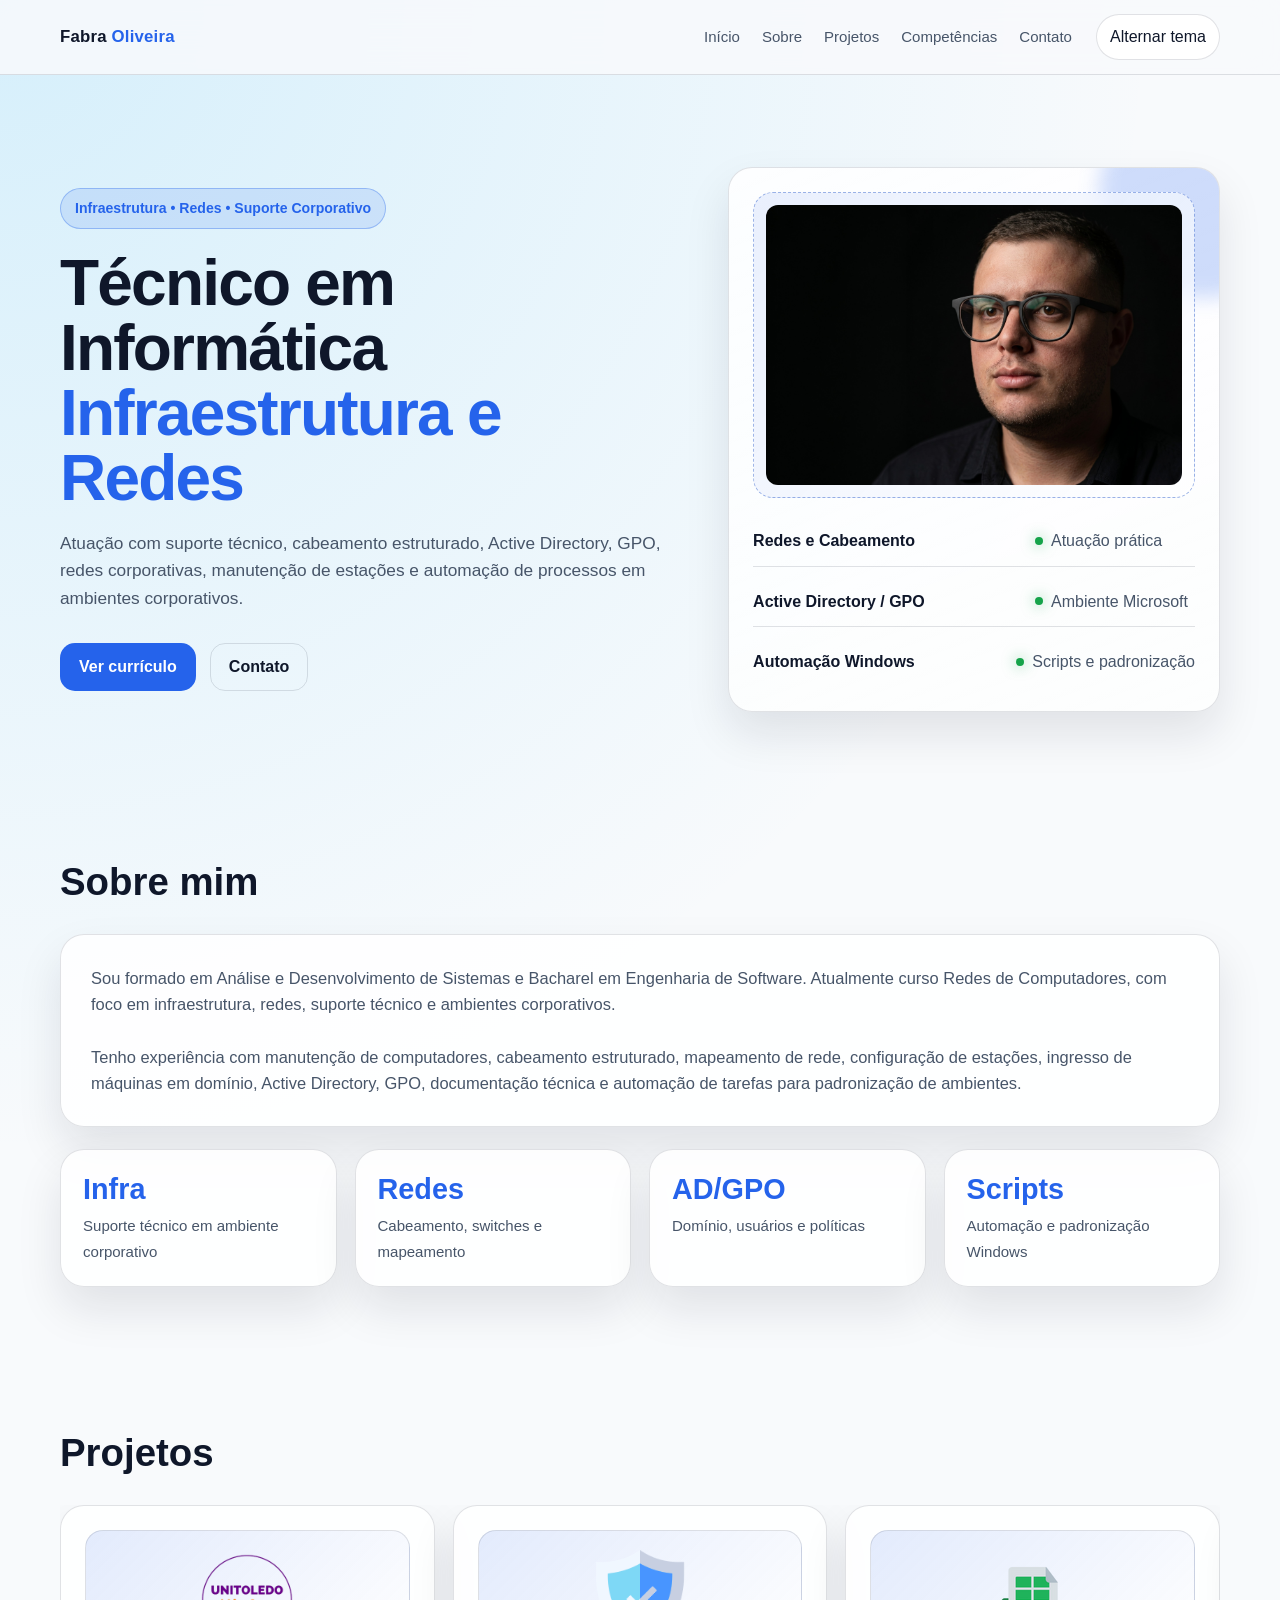
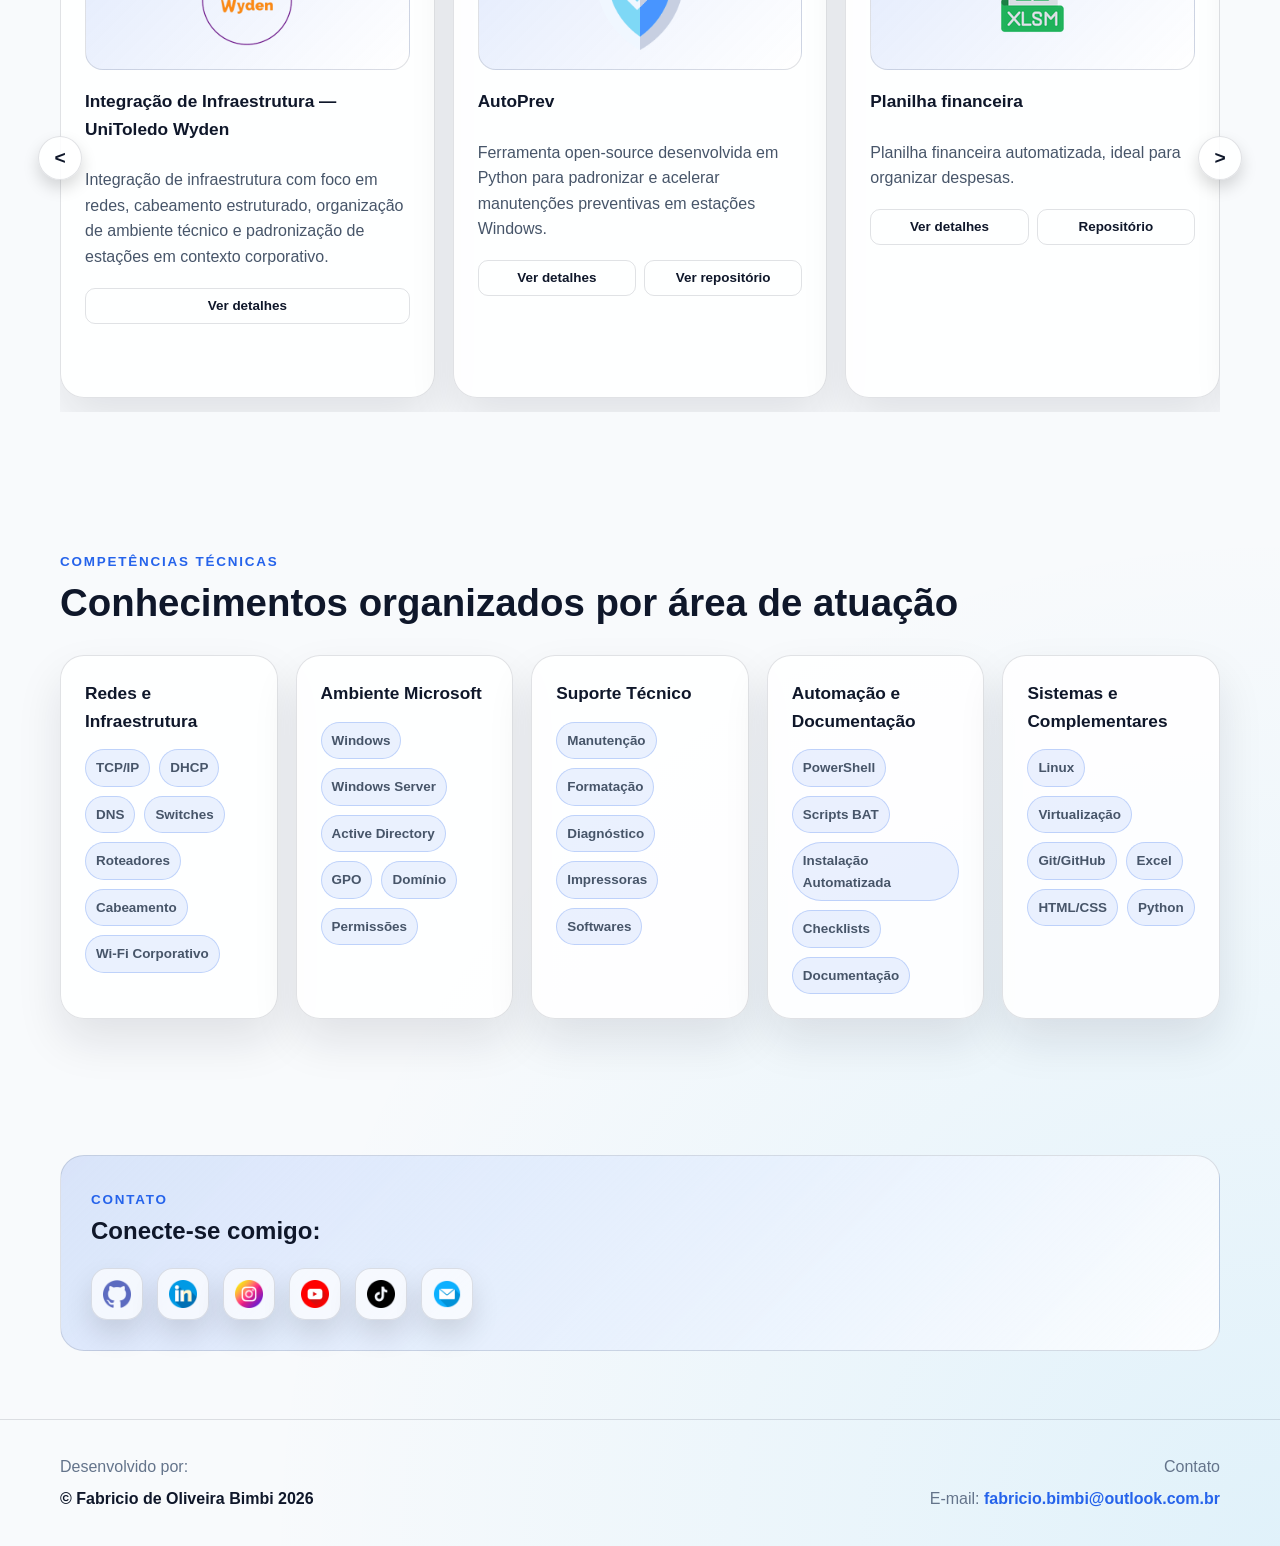
==== index.html @ 96313a00 "feat: adiciona Python em Sistemas e Complementares" ====
<!DOCTYPE html>
<html lang="pt-BR">
<head>
  <meta charset="UTF-8" />
  <meta name="viewport" content="width=device-width, initial-scale=1.0" />
  <title>Portfólio | Infraestrutura e Redes</title>
  <link rel="stylesheet" href="styles.css" />
  <link rel="icon" type="image/png" href="./img/Icone-aba.png">
</head>
<body>
  <header class="header">
    <div class="container nav">
      <a class="logo" href="#inicio">Fabra <span>Oliveira</span></a>

      <button class="menu-toggle" aria-label="Abrir menu" aria-expanded="false" id="menuToggle">
        <span></span>
        <span></span>
        <span></span>
      </button>

      <div class="nav-menu" id="navMenu">
        <nav class="nav-links" aria-label="Navegação principal">
          <a href="#inicio">Início</a>
          <a href="#sobre">Sobre</a>
          <a href="#projetos">Projetos</a>
          <a href="#competencias">Competências</a>
          <a href="#contato">Contato</a>
        </nav>

        <button class="theme-toggle" type="button" id="themeToggle">Alternar tema</button>
      </div>
    </div>
  </header>

  <main id="inicio">
    <section class="hero">
      <div class="container hero-grid">
        <div>
          <div class="badge">Infraestrutura • Redes • Suporte Corporativo</div>
          <h1>Técnico em Informática<br /><span>Infraestrutura e Redes</span></h1>
          <p>
            Atuação com suporte técnico, cabeamento estruturado, Active Directory, GPO,
            redes corporativas, manutenção de estações e automação de processos em ambientes corporativos.
          </p>
          <div class="actions">
            <a class="btn primary" href="https://drive.google.com/file/d/1AC_h_9OhKcI3USH8BHn_XfOte2lta0VQ/view" target="_blank" rel="noopener noreferrer">Ver currículo</a>
            <a class="btn" href="mailto:fabricio.bimbi@outlook.com.br">Contato</a>
          </div>
        </div>

        <aside class="hero-panel" aria-label="Resumo técnico">
          <div class="tech-preview" aria-label="Ilustração técnica decorativa">
            <!-- Imagem de perfil do usuário -->
            <img src="./img/FotoPerfil.jpeg" alt="Fabricio Oliveira" class="profile-image" />
          </div>

          <div class="status-list">
            <div class="status-item">
              <span>Redes e Cabeamento</span>
              <span class="dot">Atuação prática</span>
            </div>
            <div class="status-item">
              <span>Active Directory / GPO</span>
              <span class="dot">Ambiente Microsoft</span>
            </div>
            <div class="status-item">
              <span>Automação Windows</span>
              <span class="dot">Scripts e padronização</span>
            </div>
          </div>
        </aside>
      </div>
    </section>

    <section id="sobre">
      <div class="container">
        <div class="section-title">
          <h2>Sobre mim</h2>
        </div>

        <div class="about-card">
          <p>
            Sou formado em Análise e Desenvolvimento de Sistemas e Bacharel em Engenharia de Software.
            Atualmente curso Redes de Computadores, com foco em infraestrutura, redes, suporte técnico
            e ambientes corporativos.
            <br /><br />
            Tenho experiência com manutenção de computadores, cabeamento estruturado, mapeamento de rede,
            configuração de estações, ingresso de máquinas em domínio, Active Directory, GPO,
            documentação técnica e automação de tarefas para padronização de ambientes.
          </p>
        </div>

        <div class="metrics-grid" aria-label="Resumo de experiência prática">
          <div class="metric">
            <strong>Infra</strong>
            <span>Suporte técnico em ambiente corporativo</span>
          </div>
          <div class="metric">
            <strong>Redes</strong>
            <span>Cabeamento, switches e mapeamento</span>
          </div>
          <div class="metric">
            <strong>AD/GPO</strong>
            <span>Domínio, usuários e políticas</span>
          </div>
          <div class="metric">
            <strong>Scripts</strong>
            <span>Automação e padronização Windows</span>
          </div>
        </div>
      </div>
    </section>

    <section id="projetos">
      <div class="container">
        <div class="section-title">
          <h2>Projetos</h2>
        </div>

        <div class="carousel-wrapper">
          <button class="carousel-btn prev-btn" aria-label="Voltar" onclick="scrollCarousel(-1)">&lt;</button>
          <div class="carousel-container" id="projectsCarousel">

            <!-- 1º: Integração de Infraestrutura — UniToledo Wyden -->
            <article class="project-card">
              <div class="project-image">
                <img class="project-img project-img-light" src="./img/UniToledo-Claro.png" alt="Ilustração do projeto Integração de Infraestrutura UniToledo Wyden" />
                <img class="project-img project-img-dark" src="./img/UniToledo-Escuro.png" alt="Ilustração do projeto Integração de Infraestrutura UniToledo Wyden" />
              </div>
              <div class="project-head">
                <h3>Integração de Infraestrutura — UniToledo Wyden</h3>
              </div>
              <p>Integração de infraestrutura com foco em redes, cabeamento estruturado, organização de ambiente técnico e padronização de estações em contexto corporativo.</p>
              <div class="project-actions">
                <a class="mini-btn primary" href="projetos/integracao-unitoledo/index.html">Ver detalhes</a>
              </div>
            </article>

            <!-- 2º: AutoPrev -->
            <article class="project-card">
              <div class="project-image">
                <img class="project-img project-img-light" src="./img/AutoPrev--tema-claro.png" alt="Ilustração do projeto AutoPrev" />
                <img class="project-img project-img-dark" src="./img/Alura--tema-escuro.png" alt="Ilustração do projeto AutoPrev" />
              </div>
              <div class="project-head">
                <h3>AutoPrev</h3>
              </div>
              <p>Ferramenta open-source desenvolvida em Python para padronizar e acelerar manutenções preventivas em estações Windows.</p>
              <div class="project-actions">
                <button class="mini-btn primary" onclick="openModal('Ferramenta Python open-source para automatizar manutenções preventivas em estações Windows. Gera relatórios e padroniza o processo em ambientes corporativos.')">Ver detalhes</button>
                <a class="mini-btn" href="https://github.com/FabraOliveira/AutoPrev" target="_blank" rel="noopener noreferrer">Ver repositório</a>
              </div>
            </article>

            <!-- 3º: Planilha financeira -->
            <article class="project-card">
              <div class="project-image">
                <img class="project-img project-img-light" src="./img/Excel--tema-claro.png" alt="Ícone do projeto Planilha financeira" />
                <img class="project-img project-img-dark" src="./img/Excel.png" alt="Ícone do projeto Planilha financeira" />
              </div>
              <div class="project-head">
                <h3>Planilha financeira</h3>
              </div>
              <p>Planilha financeira automatizada, ideal para organizar despesas.</p>
              <div class="project-actions">
                <button class="mini-btn primary" onclick="openModal('Planilha automatizada para controle financeiro pessoal. Organiza despesas, categorias e saldo de forma simples e visual.')">Ver detalhes</button>
                <a class="mini-btn" href="https://github.com/FabraOliveira/planilha-financeira?tab=readme-ov-file" target="_blank" rel="noopener noreferrer">Repositório</a>
              </div>
            </article>

            <!-- 4º: Software de Pós Formatação Coorp -->
            <article class="project-card">
              <div class="project-image">
                <img class="project-img project-img-light" src="./img/EmBreve--tema-claro.png" alt="Ilustração do projeto Pós Formatação Coorp" />
                <img class="project-img project-img-dark" src="./img/EmBreve--tema-escuro.png" alt="Ilustração do projeto Pós Formatação Coorp" />
              </div>
              <div class="project-head">
                <h3>Software de Pós Formatação Coorp</h3>
              </div>
              <p>Automação desenvolvida para pós-formatação em escala corporativa. Executa via pendrive o ingresso em domínio Active Directory, deploy de softwares via Chocolatey, instalação de drivers, debloat e padronização de configurações do Windows através de scripts otimizados.</p>
              <div class="project-actions">
                <button class="mini-btn primary" onclick="openModal('Automação para pós-formatação corporativa via pendrive: ingresso no Active Directory, deploy via Chocolatey, drivers, debloat e padronização do Windows.')">Ver status</button>
              </div>
            </article>

            <!-- 5º: Modernização de Equipamentos -->
            <article class="project-card">
              <div class="project-image">
                <img class="project-img project-img-light" src="./img/EmBreve--tema-claro.png" alt="Ilustração do projeto Modernização e Padronização" />
                <img class="project-img project-img-dark" src="./img/EmBreve--tema-escuro.png" alt="Ilustração do projeto Modernização e Padronização" />
              </div>
              <div class="project-head">
                <h3>Modernização de Equipamentos</h3>
              </div>
              <p>Projeto de modernização de notebooks com upgrades, otimização do Windows e padronização de equipamentos corporativos.</p>
              <div class="project-actions">
                <button class="mini-btn primary" onclick="openModal('Modernização de mais de 100 notebooks corporativos com upgrades de hardware, otimização do Windows e padronização de equipamentos. Em andamento.')">Ver status</button>
              </div>
            </article>

          </div>
          <button class="carousel-btn next-btn" aria-label="Avançar" onclick="scrollCarousel(1)">&gt;</button>
        </div>
      </div>
    </section>

    <section id="competencias">
      <div class="container">
        <div class="section-title">
          <span class="eyebrow">Competências técnicas</span>
          <h2>Conhecimentos organizados por área de atuação</h2>
        </div>

        <div class="skills-grid">
          <article class="skill-card">
            <h3>Redes e Infraestrutura</h3>
            <div class="chips">
              <span class="chip">TCP/IP</span>
              <span class="chip">DHCP</span>
              <span class="chip">DNS</span>
              <span class="chip">Switches</span>
              <span class="chip">Roteadores</span>
              <span class="chip">Cabeamento</span>
              <span class="chip">Wi-Fi Corporativo</span>
            </div>
          </article>

          <article class="skill-card">
            <h3>Ambiente Microsoft</h3>
            <div class="chips">
              <span class="chip">Windows</span>
              <span class="chip">Windows Server</span>
              <span class="chip">Active Directory</span>
              <span class="chip">GPO</span>
              <span class="chip">Domínio</span>
              <span class="chip">Permissões</span>
            </div>
          </article>

          <article class="skill-card">
            <h3>Suporte Técnico</h3>
            <div class="chips">
              <span class="chip">Manutenção</span>
              <span class="chip">Formatação</span>
              <span class="chip">Diagnóstico</span>
              <span class="chip">Impressoras</span>
              <span class="chip">Softwares</span>
            </div>
          </article>

          <article class="skill-card">
            <h3>Automação e Documentação</h3>
            <div class="chips">
              <span class="chip">PowerShell</span>
              <span class="chip">Scripts BAT</span>
              <span class="chip">Instalação Automatizada</span>
              <span class="chip">Checklists</span>
              <span class="chip">Documentação</span>
            </div>
          </article>

          <article class="skill-card">
            <h3>Sistemas e Complementares</h3>
            <div class="chips">
              <span class="chip">Linux</span>
              <span class="chip">Virtualização</span>
              <span class="chip">Git/GitHub</span>
              <span class="chip">Excel</span>
              <span class="chip">HTML/CSS</span>
              <span class="chip">Python</span>
            </div>
          </article>
        </div>
      </div>
    </section>

    <section id="contato">
      <div class="container">
        <div class="contact-card">
          <div>
            <span class="eyebrow">Contato</span>
            <h2>Conecte-se comigo:</h2>
            <div class="social-links" aria-label="Redes sociais">
              <a class="social-link" href="https://github.com/FabraOliveira" target="_blank" rel="noopener noreferrer" aria-label="GitHub">
                <img src="./img/github.png" alt="GitHub" />
              </a>

              <a class="social-link" href="https://www.linkedin.com/in/fabricio-de-oliveira-bimbi-516719223/" target="_blank" rel="noopener noreferrer" aria-label="LinkedIn">
                <img src="./img/linkedin.png" alt="LinkedIn" />
              </a>

              <a class="social-link" href="https://www.instagram.com/fabra.oliveira/" target="_blank" rel="noopener noreferrer" aria-label="Instagram">
                <img src="./img/instagram.png" alt="Instagram" />
              </a>

              <a class="social-link" href="https://www.youtube.com/@fabraoliveira" target="_blank" rel="noopener noreferrer" aria-label="YouTube">
                <img src="./img/youtube.png" alt="YouTube" />
              </a>

              <a class="social-link" href="https://www.tiktok.com/@fabra.oliveira?_t=ZM-8uHXRP0Fs29&_r=1" target="_blank" rel="noopener noreferrer" aria-label="TikTok">
                <img class="tiktok-light-theme" src="./img/tik-tok.png" alt="TikTok" />
                <img class="tiktok-dark-theme" src="./img/tik-tok--escuro.png" alt="TikTok" />
              </a>

              <a class="social-link" href="mailto:fabricio.bimbi@outlook.com.br" aria-label="E-mail">
                <img src="./img/e-mail.png" alt="E-mail" />
              </a>
            </div>
          </div>
        </div>
      </div>
    </section>
  </main>

  <div id="statusModal" class="modal-overlay">
    <div class="modal-content">
      <button class="modal-close" aria-label="Fechar" onclick="closeModal()">&times;</button>
      <h3>Projeto em construção</h3>
      <p>Projeto real de infraestrutura em andamento, focado na modernização e padronização de mais de 100 notebooks corporativos.</p>
      <div class="modal-status">
        <span class="status-indicator"></span> Disponível em breve.
      </div>
    </div>
  </div>

  <footer class="footer">
    <div class="container footer-content">
      <div class="footer-left">
        <span>Desenvolvido por:</span>
        <strong>&copy; Fabricio de Oliveira Bimbi 2026</strong>
      </div>
      <div class="footer-right">
        <span>Contato</span>
        <span class="footer-email-text">E-mail: <a href="mailto:fabricio.bimbi@outlook.com.br">fabricio.bimbi@outlook.com.br</a></span>
      </div>
    </div>
  </footer>

  <script src="script.js"></script>
</body>
</html>
---- styles.css ----
:root {
  --bg: #0f172a;
  --bg-soft: #111827;
  --card: rgba(30, 41, 59, 0.78);
  --card-solid: #1e293b;
  --text: #f8fafc;
  --muted: #cbd5e1;
  --muted-2: #94a3b8;
  --accent: #38bdf8;
  --accent-strong: #0ea5e9;
  --success: #22c55e;
  --border: rgba(255, 255, 255, 0.11);
  --shadow: 0 22px 48px rgba(0, 0, 0, 0.28);
  --radius: 24px;
  --max-width: 1160px;
}

[data-theme="light"] {
  --bg: #f8fafc;
  --bg-soft: #eef2f7;
  --card: rgba(255, 255, 255, 0.86);
  --card-solid: #ffffff;
  --text: #0f172a;
  --muted: #475569;
  --muted-2: #64748b;
  --accent: #2563eb;
  --accent-strong: #1d4ed8;
  --success: #16a34a;
  --border: rgba(15, 23, 42, 0.12);
  --shadow: 0 22px 45px rgba(15, 23, 42, 0.10);
}

* {
  box-sizing: border-box;
  margin: 0;
  padding: 0;
}

html {
  scroll-behavior: smooth;
}

body {
  font-family: Arial, Helvetica, sans-serif;
  background:
    radial-gradient(circle at top left, rgba(56, 189, 248, 0.18), transparent 34%),
    radial-gradient(circle at bottom right, rgba(14, 165, 233, 0.10), transparent 30%),
    var(--bg);
  color: var(--text);
  line-height: 1.6;
  min-height: 100vh;
}

a {
  color: inherit;
  text-decoration: none;
}

button,
input {
  font: inherit;
}

.container {
  width: min(100% - 32px, var(--max-width));
  margin-inline: auto;
}

.header {
  position: sticky;
  top: 0;
  z-index: 20;
  border-bottom: 1px solid var(--border);
  background: color-mix(in srgb, var(--bg) 84%, transparent);
  backdrop-filter: blur(16px);
}

.nav {
  min-height: 74px;
  display: flex;
  align-items: center;
  justify-content: space-between;
  gap: 24px;
}

.logo {
  font-size: 1.05rem;
  font-weight: 800;
  letter-spacing: 0.2px;
}

.logo span {
  color: var(--accent);
}

.nav-menu {
  display: flex;
  align-items: center;
  gap: 24px;
}

.menu-toggle {
  width: 44px;
  height: 44px;
  border: 1px solid var(--border);
  border-radius: 12px;
  background: var(--card);
  display: none;
  align-items: center;
  justify-content: center;
  flex-direction: column;
  gap: 5px;
  cursor: pointer;
}

.menu-toggle span {
  width: 22px;
  height: 2px;
  border-radius: 999px;
  background: var(--text);
  transition: transform 0.25s ease, opacity 0.2s ease;
}

.menu-toggle.active span:nth-child(1) {
  transform: translateY(7px) rotate(45deg);
}

.menu-toggle.active span:nth-child(2) {
  opacity: 0;
}

.menu-toggle.active span:nth-child(3) {
  transform: translateY(-7px) rotate(-45deg);
}

.nav-links {
  display: flex;
  align-items: center;
  gap: 22px;
  color: var(--muted);
  font-size: 0.94rem;
}

.nav-links a:hover {
  color: var(--accent);
}

.theme-toggle {
  border: 1px solid var(--border);
  color: var(--text);
  background: var(--card);
  border-radius: 999px;
  padding: 9px 13px;
  cursor: pointer;
}

.hero {
  padding: 92px 0 72px;
}

.hero-grid {
  display: grid;
  grid-template-columns: 1.12fr 0.88fr;
  align-items: center;
  gap: 42px;
}

.badge {
  display: inline-flex;
  align-items: center;
  gap: 8px;
  padding: 8px 14px;
  border-radius: 999px;
  border: 1px solid color-mix(in srgb, var(--accent) 34%, transparent);
  background: color-mix(in srgb, var(--accent) 12%, transparent);
  color: var(--accent);
  font-weight: 800;
  font-size: 0.88rem;
  margin-bottom: 22px;
}

.hero h1 {
  font-size: clamp(2.3rem, 5vw, 4.7rem);
  line-height: 1.02;
  letter-spacing: -1.8px;
  margin-bottom: 18px;
}

.hero h1 span {
  color: var(--accent);
}

.hero p {
  max-width: 720px;
  color: var(--muted);
  font-size: 1.08rem;
  margin-bottom: 30px;
}

.actions {
  display: flex;
  gap: 14px;
  flex-wrap: wrap;
}

.btn {
  min-height: 48px;
  display: inline-flex;
  align-items: center;
  justify-content: center;
  padding: 0 18px;
  border-radius: 15px;
  border: 1px solid var(--border);
  font-weight: 800;
  cursor: pointer;
  transition: background-color 0.3s ease, color 0.3s ease, transform 0.2s ease, border-color 0.3s ease, box-shadow 0.3s ease;
}

.btn.primary {
  border-color: transparent;
  color: #082f49;
  background: var(--accent);
}

[data-theme="light"] .btn.primary {
  color: #ffffff;
}

.project-card:hover,
.skill-card:hover,
.metric:hover {
  transform: translateY(-3px);
}

.btn:hover,
.mini-btn:hover {
  transform: translateY(-2px);
  filter: brightness(0.88);
  box-shadow: 0 8px 20px rgba(0, 0, 0, 0.22);
}

.btn:active,
.mini-btn:active {
  transform: scale(0.96);
  box-shadow: none;
  filter: brightness(0.82);
}

.hero-panel {
  border: 1px solid var(--border);
  border-radius: var(--radius);
  background: linear-gradient(160deg, var(--card), color-mix(in srgb, var(--card-solid) 70%, transparent));
  box-shadow: var(--shadow);
  padding: 24px;
  overflow: hidden;
  position: relative;
}

.hero-panel::before {
  content: "";
  position: absolute;
  inset: -80px -90px auto auto;
  width: 210px;
  height: 210px;
  border-radius: 50%;
  background: color-mix(in srgb, var(--accent) 22%, transparent);
  filter: blur(10px);
}

.tech-preview {
  position: relative;
  border-radius: 20px;
  border: 1px dashed color-mix(in srgb, var(--accent) 35%, var(--border));
  background:
    linear-gradient(135deg, color-mix(in srgb, var(--accent) 10%, transparent), transparent),
    color-mix(in srgb, var(--card-solid) 75%, transparent);
  padding: 12px;
  margin-bottom: 18px;
}

.profile-image {
  width: 100%;
  height: 280px;
  border-radius: 12px;
  object-fit: cover;
  display: block;
}

/* Removes visual-rack and visual-lines since they were deleted from HTML */

.status-list {
  display: grid;
  gap: 10px;
}

.status-item {
  display: grid;
  grid-template-columns: 1fr minmax(160px, auto);
  align-items: center;
  gap: 12px;
  padding: 12px 0;
  border-bottom: 1px solid var(--border);
  color: var(--muted);
}

.status-item:last-child {
  border-bottom: none;
}

.status-item span:first-child {
  color: var(--text);
  font-weight: 800;
}

.dot {
  display: flex;
  align-items: center;
  gap: 8px;
  color: var(--muted);
}

.dot::before {
  content: "";
  width: 8px;
  height: 8px;
  border-radius: 50%;
  background: var(--success);
  box-shadow: 0 0 14px color-mix(in srgb, var(--success) 60%, transparent);
}

section {
  padding: 68px 0;
}

.section-title {
  margin-bottom: 30px;
}

.eyebrow {
  color: var(--accent);
  font-weight: 900;
  text-transform: uppercase;
  font-size: 0.84rem;
  letter-spacing: 1.8px;
}

.section-title h2 {
  font-size: clamp(1.8rem, 3vw, 2.65rem);
  line-height: 1.14;
  margin-top: 8px;
}

.section-title p {
  max-width: 770px;
  color: var(--muted);
  margin-top: 12px;
}

.about-card,
.skill-card,
.project-card,
.metric,
.case-preview {
  border: 1px solid var(--border);
  border-radius: var(--radius);
  background: var(--card);
  box-shadow: 0 18px 36px rgba(0, 0, 0, 0.12);
  transition: 0.2s ease;
}

[data-theme="light"] .about-card,
[data-theme="light"] .skill-card,
[data-theme="light"] .project-card,
[data-theme="light"] .metric,
[data-theme="light"] .case-preview {
  box-shadow: var(--shadow);
}

.about-card {
  padding: 30px;
}

.about-card p {
  color: var(--muted);
  font-size: 1.03rem;
}

.metrics-grid {
  display: grid;
  grid-template-columns: repeat(4, 1fr);
  gap: 18px;
  margin-top: 22px;
}

.metric {
  padding: 22px;
}

.metric strong {
  display: block;
  color: var(--accent);
  font-size: 1.8rem;
  line-height: 1.2;
  margin-bottom: 6px;
}

.metric span {
  color: var(--muted);
  font-size: 0.94rem;
}

.skills-grid {
  display: grid;
  grid-template-columns: repeat(5, 1fr);
  gap: 18px;
}

.skill-card,
.project-card {
  padding: 24px;
}

.skill-card h3,
.project-card h3 {
  font-size: 1.08rem;
  margin-bottom: 14px;
}

.chips {
  display: flex;
  flex-wrap: wrap;
  gap: 9px;
}

.chip {
  display: inline-flex;
  padding: 7px 10px;
  border-radius: 999px;
  border: 1px solid color-mix(in srgb, var(--accent) 22%, transparent);
  color: var(--muted);
  background: color-mix(in srgb, var(--accent) 9%, transparent);
  font-size: 0.84rem;
  font-weight: 700;
}

.projects-grid {
  display: grid;
  grid-template-columns: repeat(2, 1fr);
  gap: 20px;
}

.project-card.featured {
  background:
    linear-gradient(160deg, color-mix(in srgb, var(--accent) 10%, transparent), transparent 52%),
    var(--card);
}

.project-image {
  height: 180px;
  border-radius: 18px;
  border: 1px solid var(--border);
  background:
    linear-gradient(135deg, color-mix(in srgb, var(--accent) 13%, transparent), transparent),
    color-mix(in srgb, var(--card-solid) 72%, transparent);
  display: flex;
  align-items: center;
  justify-content: center;
  overflow: hidden;
  margin-bottom: 18px;
}

.project-img {
  max-width: 82%;
  max-height: 150px;
  object-fit: contain;
  display: block;
}

.project-img-dark {
  display: block;
}

.project-img-light {
  display: none;
}

[data-theme="light"] .project-img-dark {
  display: none;
}

[data-theme="light"] .project-img-light {
  display: block;
}

.image-placeholder {
  border-style: dashed;
  position: relative;
}

.image-placeholder::before {
  content: "";
  width: 58px;
  height: 58px;
  border-radius: 18px;
  border: 1px solid color-mix(in srgb, var(--accent) 36%, transparent);
  background: color-mix(in srgb, var(--accent) 10%, transparent);
  box-shadow: 0 0 28px color-mix(in srgb, var(--accent) 18%, transparent);
}

.project-head {
  display: flex;
  justify-content: space-between;
  align-items: flex-start;
  gap: 14px;
  margin-bottom: 10px;
}

.project-label {
  color: var(--accent);
  background: color-mix(in srgb, var(--accent) 11%, transparent);
  border: 1px solid color-mix(in srgb, var(--accent) 24%, transparent);
  padding: 6px 10px;
  border-radius: 999px;
  font-size: 0.76rem;
  font-weight: 900;
  white-space: nowrap;
}

.project-card p {
  color: var(--muted);
  margin-bottom: 16px;
}

.project-actions {
  margin-top: 18px;
  display: flex;
  gap: 8px;
  flex-wrap: nowrap;
}

.mini-btn {
  display: inline-flex;
  align-items: center;
  justify-content: center;
  min-height: 36px;
  padding: 0 12px;
  border-radius: 10px;
  border: 1px solid var(--border);
  font-weight: 700;
  font-size: 0.84rem;
  color: var(--text);
  background: transparent;
  cursor: pointer;
  transition: background 0.22s ease, color 0.22s ease, border-color 0.22s ease, transform 0.18s ease, box-shadow 0.22s ease;
  white-space: nowrap;
}

.mini-btn.primary {
  background: transparent;
  color: var(--text);
  border-color: var(--border);
}

[data-theme="light"] .mini-btn.primary {
  color: var(--text);
}

/* Project action buttons: ghost style, hover turns accent blue */
.project-actions .mini-btn {
  flex: 1;
  min-width: 0;
}

.project-actions .mini-btn:hover {
  background: var(--accent);
  color: #082f49;
  border-color: var(--accent);
  transform: translateY(-2px);
  box-shadow: 0 6px 18px color-mix(in srgb, var(--accent) 35%, transparent);
  filter: none;
}

[data-theme="light"] .project-actions .mini-btn:hover {
  color: #ffffff;
}

.project-actions .mini-btn:active {
  transform: scale(0.96);
  box-shadow: none;
}

.subsection-title {
  display: flex;
  align-items: center;
  gap: 14px;
  color: var(--muted-2);
  font-weight: 900;
  margin: 36px 0 18px;
}

.subsection-title::after {
  content: "";
  flex: 1;
  height: 1px;
  background: var(--border);
}

.carousel-wrapper {
  position: relative;
  display: flex;
  align-items: center;
}

.carousel-container {
  display: flex;
  gap: 18px;
  overflow-x: auto;
  scroll-snap-type: x mandatory;
  scrollbar-width: none; /* Firefox */
  -ms-overflow-style: none; /* IE/Edge */
  padding-bottom: 14px; /* Optional spacing */
  width: 100%;
}

.carousel-container::-webkit-scrollbar {
  display: none; /* Chrome/Safari */
}

.carousel-container .project-card {
  flex: 0 0 calc(33.333% - 12px); /* 3 cards */
  scroll-snap-align: start;
}

.carousel-btn {
  position: absolute;
  top: 50%;
  transform: translateY(-50%);
  background: var(--card);
  color: var(--text);
  border: 1px solid var(--border);
  border-radius: 50%;
  width: 44px;
  height: 44px;
  display: flex;
  align-items: center;
  justify-content: center;
  cursor: pointer;
  z-index: 10;
  box-shadow: 0 8px 16px rgba(0,0,0,0.15);
  transition: background-color 0.3s ease, color 0.3s ease, transform 0.2s ease, box-shadow 0.3s ease;
  font-weight: bold;
  font-size: 1.2rem;
}

.carousel-btn:hover {
  background: var(--accent);
  color: #fff;
  border-color: transparent;
  transform: translateY(calc(-50% - 2px));
  box-shadow: 0 12px 24px rgba(0,0,0,0.22);
}

[data-theme="light"] .carousel-btn:hover {
  color: #fff;
}

.prev-btn {
  left: -22px;
}

.next-btn {
  right: -22px;
}

.carousel-container .project-image {
  height: 140px;
}

.carousel-container .project-img {
  max-width: 72%;
  max-height: 100px;
  object-fit: contain;
}

.carousel-container .project-img.portfolio-icon {
  max-width: 60%;
  max-height: 78px;
}

.case-preview {
  overflow: hidden;
}

.case-hero {
  padding: 34px;
  border-bottom: 1px solid var(--border);
  background: linear-gradient(135deg, color-mix(in srgb, var(--accent) 18%, transparent), transparent);
}

.case-hero h3 {
  font-size: clamp(1.5rem, 3vw, 2.3rem);
  line-height: 1.15;
  margin-bottom: 10px;
}

.case-hero p {
  color: var(--muted);
  max-width: 790px;
}

.case-content {
  padding: 24px;
  display: grid;
  grid-template-columns: 1fr 1fr;
  gap: 18px;
}

.case-box {
  border: 1px solid var(--border);
  border-radius: 18px;
  padding: 20px;
  background: color-mix(in srgb, var(--card-solid) 54%, transparent);
}

.case-box h4 {
  margin-bottom: 10px;
}

.case-box ul {
  padding-left: 18px;
  color: var(--muted);
  display: grid;
  gap: 7px;
}

.gallery-grid {
  padding: 0 24px 24px;
  display: grid;
  grid-template-columns: repeat(3, 1fr);
  gap: 14px;
}

.photo-placeholder {
  min-height: 156px;
  display: grid;
  place-items: center;
  text-align: center;
  padding: 16px;
  border-radius: 18px;
  border: 1px dashed color-mix(in srgb, var(--accent) 34%, var(--border));
  background: color-mix(in srgb, var(--card-solid) 64%, transparent);
  color: var(--muted-2);
}

.photo-placeholder strong {
  color: var(--text);
  display: block;
  margin-bottom: 4px;
}

.contact-card {
  padding: 30px;
  border-radius: var(--radius);
  border: 1px solid var(--border);
  background: linear-gradient(135deg, color-mix(in srgb, var(--accent) 15%, transparent), var(--card));
  display: block;
}

.contact-card p {
  color: var(--muted);
  margin-top: 6px;
}

.social-links {
  display: flex;
  align-items: center;
  flex-wrap: wrap;
  gap: 14px;
  margin-top: 18px;
}

.social-link {
  width: 52px;
  height: 52px;
  display: inline-flex;
  align-items: center;
  justify-content: center;
  border-radius: 16px;
  border: 1px solid var(--border);
  background: color-mix(in srgb, var(--card-solid) 68%, transparent);
  box-shadow: 0 14px 28px rgba(0, 0, 0, 0.12);
  transition: 0.2s ease;
}

.social-link:hover {
  transform: translateY(-3px);
  border-color: color-mix(in srgb, var(--accent) 45%, transparent);
  box-shadow: 0 18px 34px color-mix(in srgb, var(--accent) 16%, transparent);
}

.social-link img {
  width: 28px;
  height: 28px;
  object-fit: contain;
  display: block;
}

/* TikTok custom classes */
.social-link img.tiktok-light-theme {
  display: block !important;
}

.social-link img.tiktok-dark-theme {
  display: none !important;
}

[data-theme="light"] .social-link img.tiktok-light-theme {
  display: none !important;
}

[data-theme="light"] .social-link img.tiktok-dark-theme {
  display: block !important;
}

.footer {
  border-top: 1px solid var(--border);
  padding: 34px 0;
  color: var(--muted-2);
}

.footer-content {
  display: flex;
  justify-content: space-between;
  align-items: center;
}

.footer-left,
.footer-right {
  display: flex;
  flex-direction: column;
  gap: 6px;
}

.footer-right {
  text-align: right;
}

.footer-email-text {
  color: var(--muted-2);
}

.footer-email-text a {
  color: var(--accent);
  font-weight: 600;
  transition: opacity 0.2s;
}

.footer-email-text a:hover {
  opacity: 0.8;
}

/* Modal styles */
.modal-overlay {
  position: fixed;
  top: 0;
  left: 0;
  width: 100%;
  height: 100%;
  background: rgba(0, 0, 0, 0.6);
  backdrop-filter: blur(4px);
  display: flex;
  align-items: center;
  justify-content: center;
  z-index: 100;
  opacity: 0;
  pointer-events: none;
  transition: opacity 0.3s ease;
}

.modal-overlay.active {
  opacity: 1;
  pointer-events: auto;
}

.modal-content {
  background: var(--card-solid);
  border: 1px solid var(--border);
  border-radius: var(--radius);
  padding: 34px;
  max-width: 500px;
  width: 90%;
  position: relative;
  transform: translateY(20px);
  transition: transform 0.3s ease;
  box-shadow: var(--shadow);
}

.modal-overlay.active .modal-content {
  transform: translateY(0);
}

.modal-close {
  position: absolute;
  top: 16px;
  right: 16px;
  background: transparent;
  border: none;
  color: var(--muted);
  font-size: 1.8rem;
  cursor: pointer;
  transition: color 0.2s ease;
  line-height: 1;
}

.modal-close:hover {
  color: var(--accent);
}

.modal-content h3 {
  margin-bottom: 14px;
  font-size: 1.4rem;
  padding-right: 24px;
  color: var(--text);
}

.modal-content p {
  color: var(--muted);
  margin-bottom: 24px;
}

.modal-status {
  display: flex;
  align-items: center;
  gap: 10px;
  font-weight: bold;
  color: var(--text);
}

.status-indicator {
  width: 10px;
  height: 10px;
  border-radius: 50%;
  background: var(--success);
  box-shadow: 0 0 10px color-mix(in srgb, var(--success) 60%, transparent);
}

.footer strong {
  color: var(--text);
  font-weight: 600;
}

@media (max-width: 1020px) {
  .hero-grid,
  .case-content {
    grid-template-columns: 1fr;
  }

  .skills-grid {
    grid-template-columns: repeat(2, 1fr);
  }

  .metrics-grid {
    grid-template-columns: repeat(2, 1fr);
  }

  .carousel-container .project-card {
    flex: 0 0 calc(50% - 9px);
  }
}

@media (max-width: 768px) {
  .nav {
    flex-direction: row;
    align-items: center;
    justify-content: space-between;
    padding: 18px 0;
    position: relative;
  }

  .menu-toggle {
    display: flex;
  }

  .nav-menu {
    position: absolute;
    top: calc(100% + 10px);
    left: 16px;
    right: 16px;
    display: flex;
    flex-direction: column;
    gap: 14px;
    padding: 18px;
    border-radius: 18px;
    border: 1px solid var(--border);
    background: var(--card-solid);
    box-shadow: var(--shadow);
    opacity: 0;
    transform: translateY(-18px);
    pointer-events: none;
    transition: opacity 0.25s ease, transform 0.25s ease;
    z-index: 50;
  }

  .nav-menu.active {
    opacity: 1;
    transform: translateY(0);
    pointer-events: auto;
  }

  .nav-links {
    flex-direction: column;
    align-items: flex-start;
    width: 100%;
    gap: 16px;
    padding-bottom: 0;
  }

  .hero {
    padding: 58px 0 46px;
  }

  section {
    padding: 52px 0;
  }

  .skills-grid,
  .projects-grid,
  .metrics-grid,
  .gallery-grid {
    grid-template-columns: 1fr;
  }

  .carousel-container .project-card {
    flex: 0 0 100%;
  }

  .carousel-btn {
    display: none; /* Hide buttons on very small screens, rely on touch swipe */
  }

  .project-head {
    flex-direction: column;
  }

  .contact-card {
    align-items: flex-start;
  }

  .footer-content {
    flex-direction: column;
    align-items: center;
    text-align: center;
    gap: 24px;
  }

  .footer-right {
    text-align: center;
  }
}
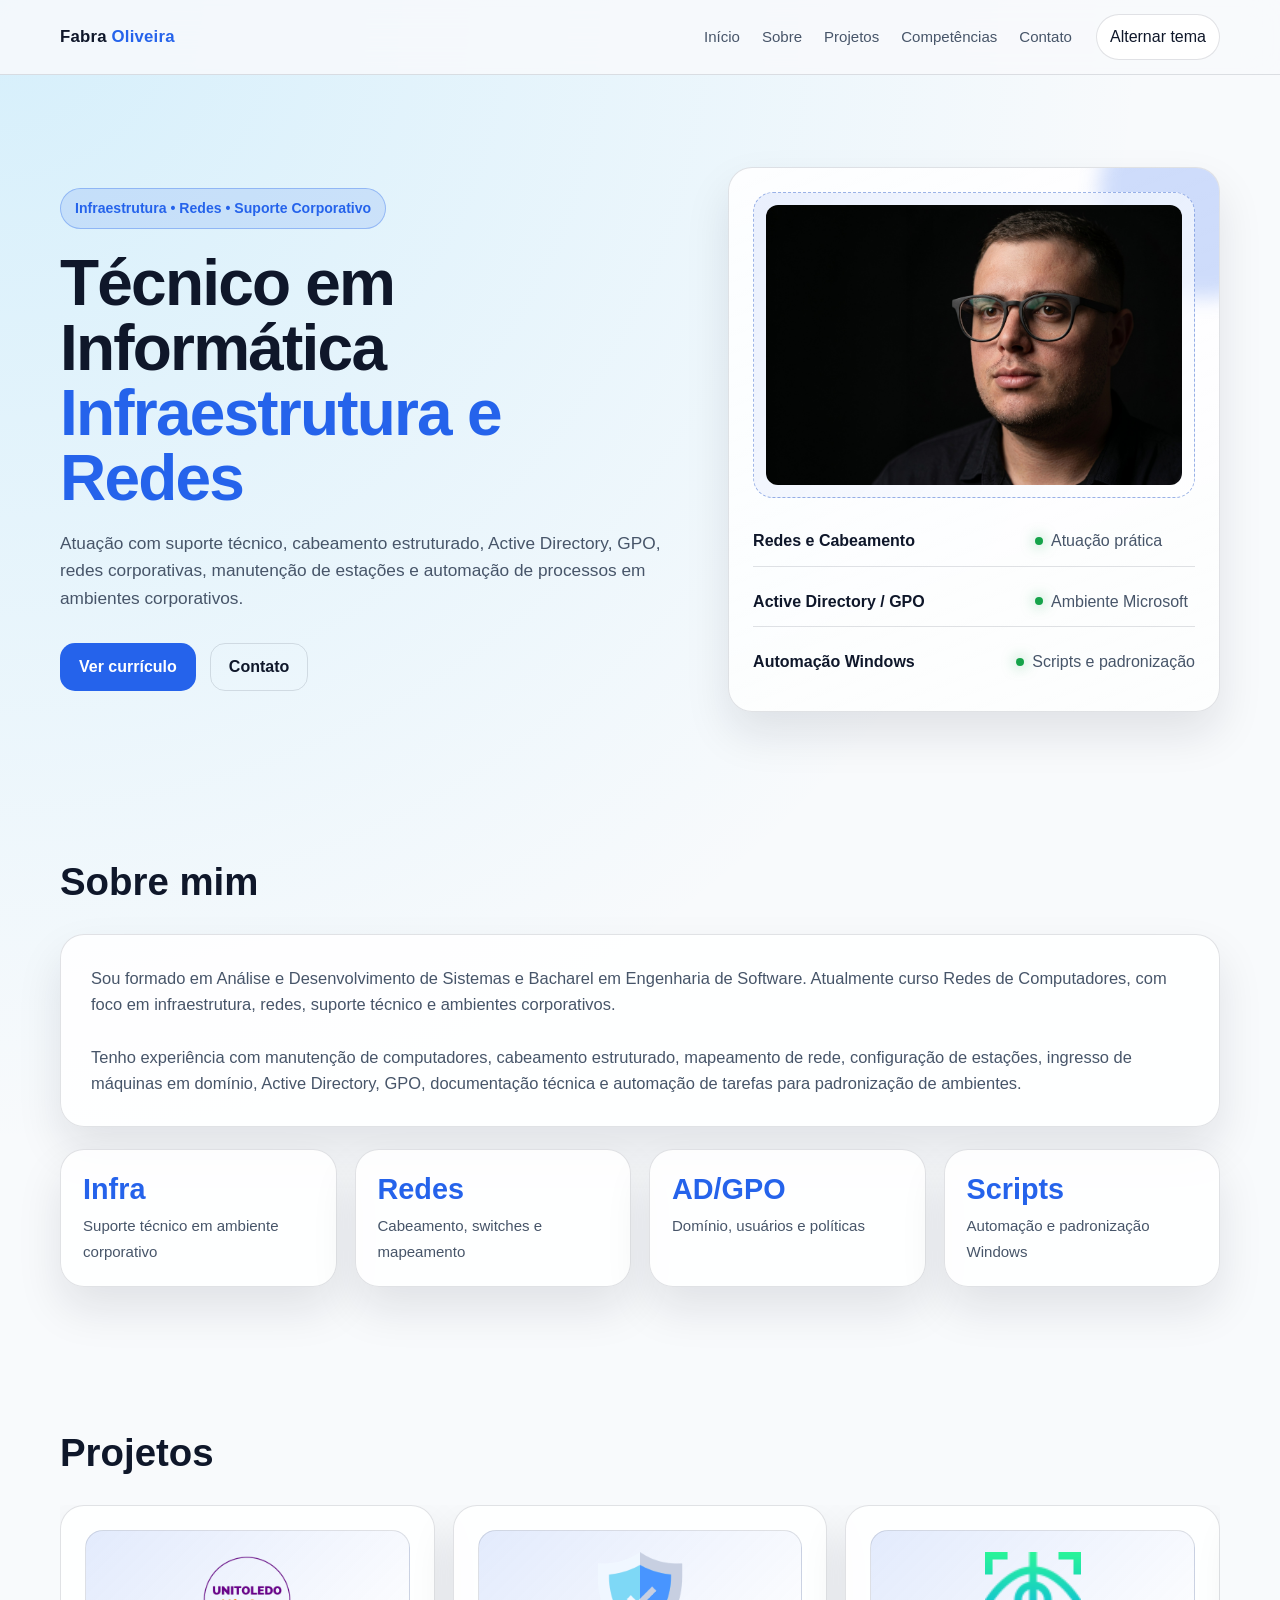
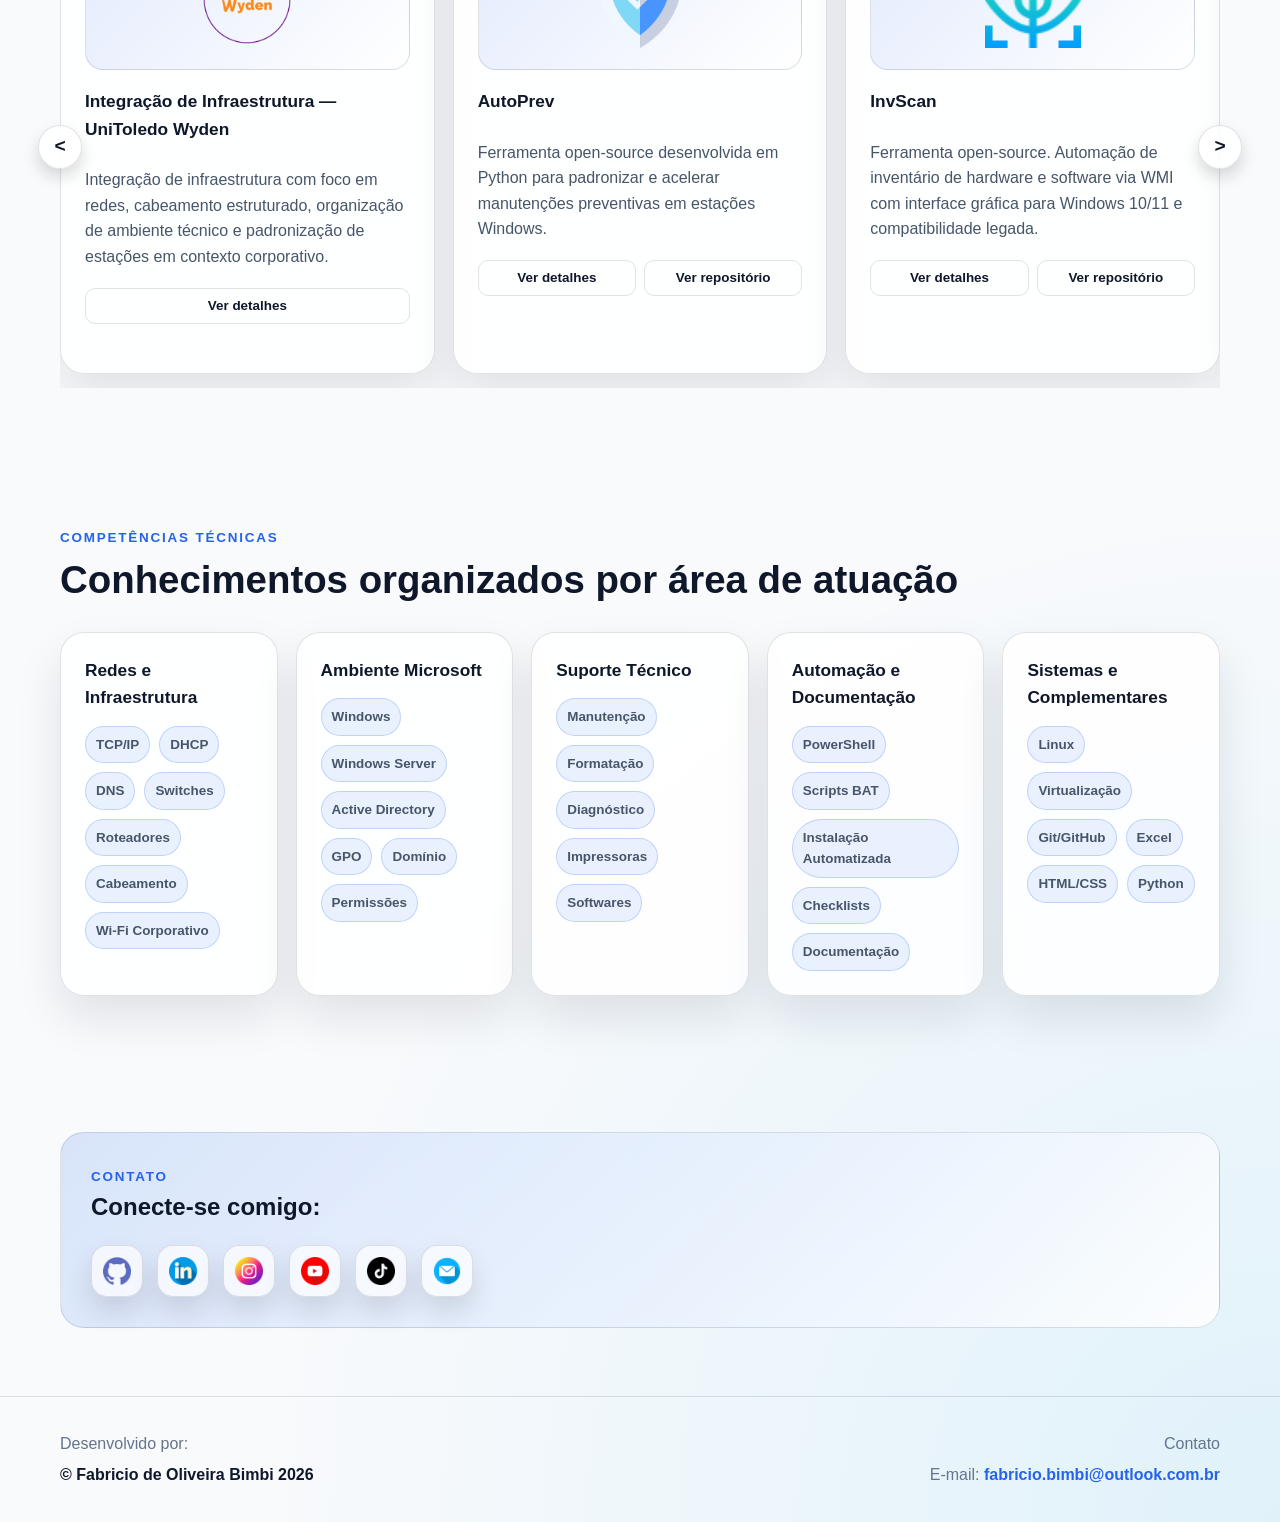
==== commit ef8a8528: "feat: update projects section, add InvScan and FlashConfig cards, and improve mobile carousel UX" ====
--- a/index.html
+++ b/index.html
@@ -152,49 +152,50 @@
               </div>
             </article>
 
-            <!-- 3º: Planilha financeira -->
-            <article class="project-card">
-              <div class="project-image">
-                <img class="project-img project-img-light" src="./img/Excel--tema-claro.png" alt="Ícone do projeto Planilha financeira" />
-                <img class="project-img project-img-dark" src="./img/Excel.png" alt="Ícone do projeto Planilha financeira" />
-              </div>
-              <div class="project-head">
-                <h3>Planilha financeira</h3>
-              </div>
-              <p>Planilha financeira automatizada, ideal para organizar despesas.</p>
-              <div class="project-actions">
-                <button class="mini-btn primary" onclick="openModal('Planilha automatizada para controle financeiro pessoal. Organiza despesas, categorias e saldo de forma simples e visual.')">Ver detalhes</button>
-                <a class="mini-btn" href="https://github.com/FabraOliveira/planilha-financeira?tab=readme-ov-file" target="_blank" rel="noopener noreferrer">Repositório</a>
-              </div>
-            </article>
-
-            <!-- 4º: Software de Pós Formatação Coorp -->
-            <article class="project-card">
-              <div class="project-image">
-                <img class="project-img project-img-light" src="./img/EmBreve--tema-claro.png" alt="Ilustração do projeto Pós Formatação Coorp" />
-                <img class="project-img project-img-dark" src="./img/EmBreve--tema-escuro.png" alt="Ilustração do projeto Pós Formatação Coorp" />
-              </div>
-              <div class="project-head">
-                <h3>Software de Pós Formatação Coorp</h3>
-              </div>
-              <p>Automação desenvolvida para pós-formatação em escala corporativa. Executa via pendrive o ingresso em domínio Active Directory, deploy de softwares via Chocolatey, instalação de drivers, debloat e padronização de configurações do Windows através de scripts otimizados.</p>
-              <div class="project-actions">
-                <button class="mini-btn primary" onclick="openModal('Automação para pós-formatação corporativa via pendrive: ingresso no Active Directory, deploy via Chocolatey, drivers, debloat e padronização do Windows.')">Ver status</button>
-              </div>
-            </article>
-
-            <!-- 5º: Modernização de Equipamentos -->
-            <article class="project-card">
-              <div class="project-image">
-                <img class="project-img project-img-light" src="./img/EmBreve--tema-claro.png" alt="Ilustração do projeto Modernização e Padronização" />
-                <img class="project-img project-img-dark" src="./img/EmBreve--tema-escuro.png" alt="Ilustração do projeto Modernização e Padronização" />
-              </div>
-              <div class="project-head">
-                <h3>Modernização de Equipamentos</h3>
-              </div>
-              <p>Projeto de modernização de notebooks com upgrades, otimização do Windows e padronização de equipamentos corporativos.</p>
-              <div class="project-actions">
-                <button class="mini-btn primary" onclick="openModal('Modernização de mais de 100 notebooks corporativos com upgrades de hardware, otimização do Windows e padronização de equipamentos. Em andamento.')">Ver status</button>
+            <!-- 3º: InvScan -->
+            <article class="project-card">
+              <div class="project-image">
+                <img class="project-img project-img-light" src="./img/InvScan--tema-claro.png" alt="Ilustração do projeto InvScan" />
+                <img class="project-img project-img-dark" src="./img/InvScan--tema-escuro.png" alt="Ilustração do projeto InvScan" />
+              </div>
+              <div class="project-head">
+                <h3>InvScan</h3>
+              </div>
+              <p>Ferramenta open-source. Automação de inventário de hardware e software via WMI com interface gráfica para Windows 10/11 e compatibilidade legada.</p>
+              <div class="project-actions">
+                <button class="mini-btn primary" onclick="openModal('Ferramenta Python open-source para automatizar coleta de dados dados de inventário de hardware e software.')">Ver detalhes</button>
+                <a class="mini-btn" href="https://github.com/FabraOliveira/InvScan" target="_blank" rel="noopener noreferrer">Ver repositório</a>
+              </div>
+            </article>
+
+            <!-- 4º: FlashConfig -->
+            <article class="project-card">
+              <div class="project-image">
+                <img class="project-img project-img-light" src="./img/FlashConfig--tema-claro.png" alt="Ilustração do projeto FlashConfig" />
+                <img class="project-img project-img-dark" src="./img/FlashConfig--tema-escuro.png" alt="Ilustração do projeto FlashConfig" />
+              </div>
+              <div class="project-head">
+                <h3>FlashConfig</h3>
+              </div>
+              <p>Ferramenta open-source para pós-formatação em escala corporativa. Executada via pendrive, automatiza o ingresso em domínio, instalação do Office e Python, scripts de padronização, instalação de drivers e rotinas de debloat/limpeza.</p>
+              <div class="project-actions">
+                <button class="mini-btn primary" onclick="openModal('Ferramenta Python open-source para automatizar processos de pós formatação no Windows 10/11 em ambientes corporativos.')">Ver detalhes</button>
+                <a class="mini-btn" href="https://github.com/FabraOliveira/FlashConfig" target="_blank" rel="noopener noreferrer">Ver repositório</a>
+              </div>
+            </article>
+
+            <!-- 5º: Organização e Higienização dos hacks não conformes — UniToledo Wyden -->
+            <article class="project-card">
+              <div class="project-image">
+                <img class="project-img project-img-light" src="./img/EmBreve--tema-claro.png" alt="Ilustração do projeto Organização e Higienização dos hacks não conformes UniToledo Wyden" />
+                <img class="project-img project-img-dark" src="./img/EmBreve--tema-escuro.png" alt="Ilustração do projeto Organização e Higienização dos hacks não conformes UniToledo Wyden" />
+              </div>
+              <div class="project-head">
+                <h3>Organização e Higienização dos hacks não conformes — UniToledo Wyden</h3>
+              </div>
+              <p>Projeto de organização dos racks de rede da UniToledo Wyden, incluindo limpeza, identificação de cabeamento estruturado e reinstalação de switches para padronização e otimização da infraestrutura.</p>
+              <div class="project-actions">
+                <button class="mini-btn primary" onclick="openModal('Projeto voltado à adequação e padronização dos racks de rede da UniToledo Wyden.')">Ver status</button>
               </div>
             </article>
 
--- a/styles.css
+++ b/styles.css
@@ -470,8 +470,8 @@
 }
 
 .project-img {
-  max-width: 82%;
-  max-height: 150px;
+  width: 96px;
+  height: 96px;
   object-fit: contain;
   display: block;
 }
@@ -1031,11 +1031,27 @@
   }
 
   .carousel-container .project-card {
-    flex: 0 0 100%;
+    flex: 0 0 85%;
+    scroll-snap-align: center;
   }
 
   .carousel-btn {
-    display: none; /* Hide buttons on very small screens, rely on touch swipe */
+    display: flex;
+    width: 36px;
+    height: 36px;
+    font-size: 0.95rem;
+    background: color-mix(in srgb, var(--card-solid) 88%, transparent);
+    backdrop-filter: blur(8px);
+    box-shadow: 0 4px 14px rgba(0, 0, 0, 0.25);
+    z-index: 12;
+  }
+
+  .prev-btn {
+    left: 4px;
+  }
+
+  .next-btn {
+    right: 4px;
   }
 
   .project-head {
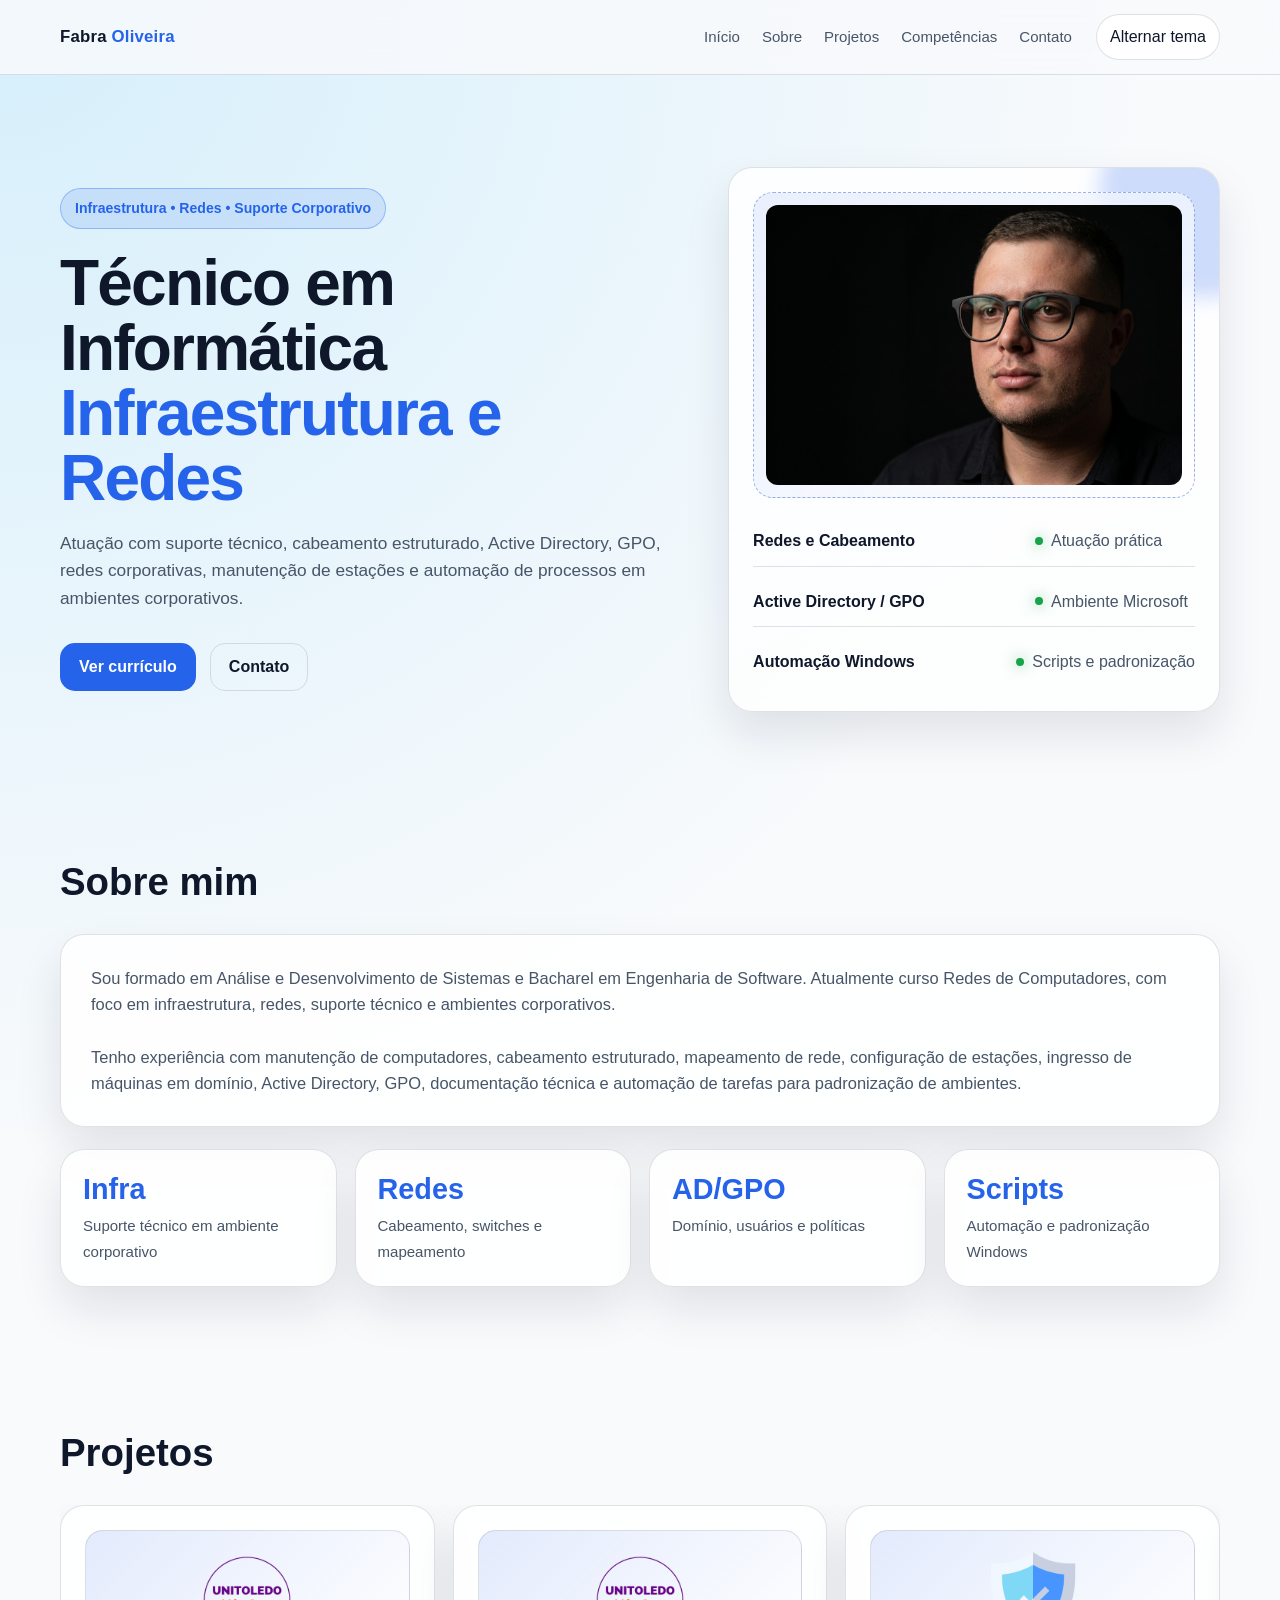
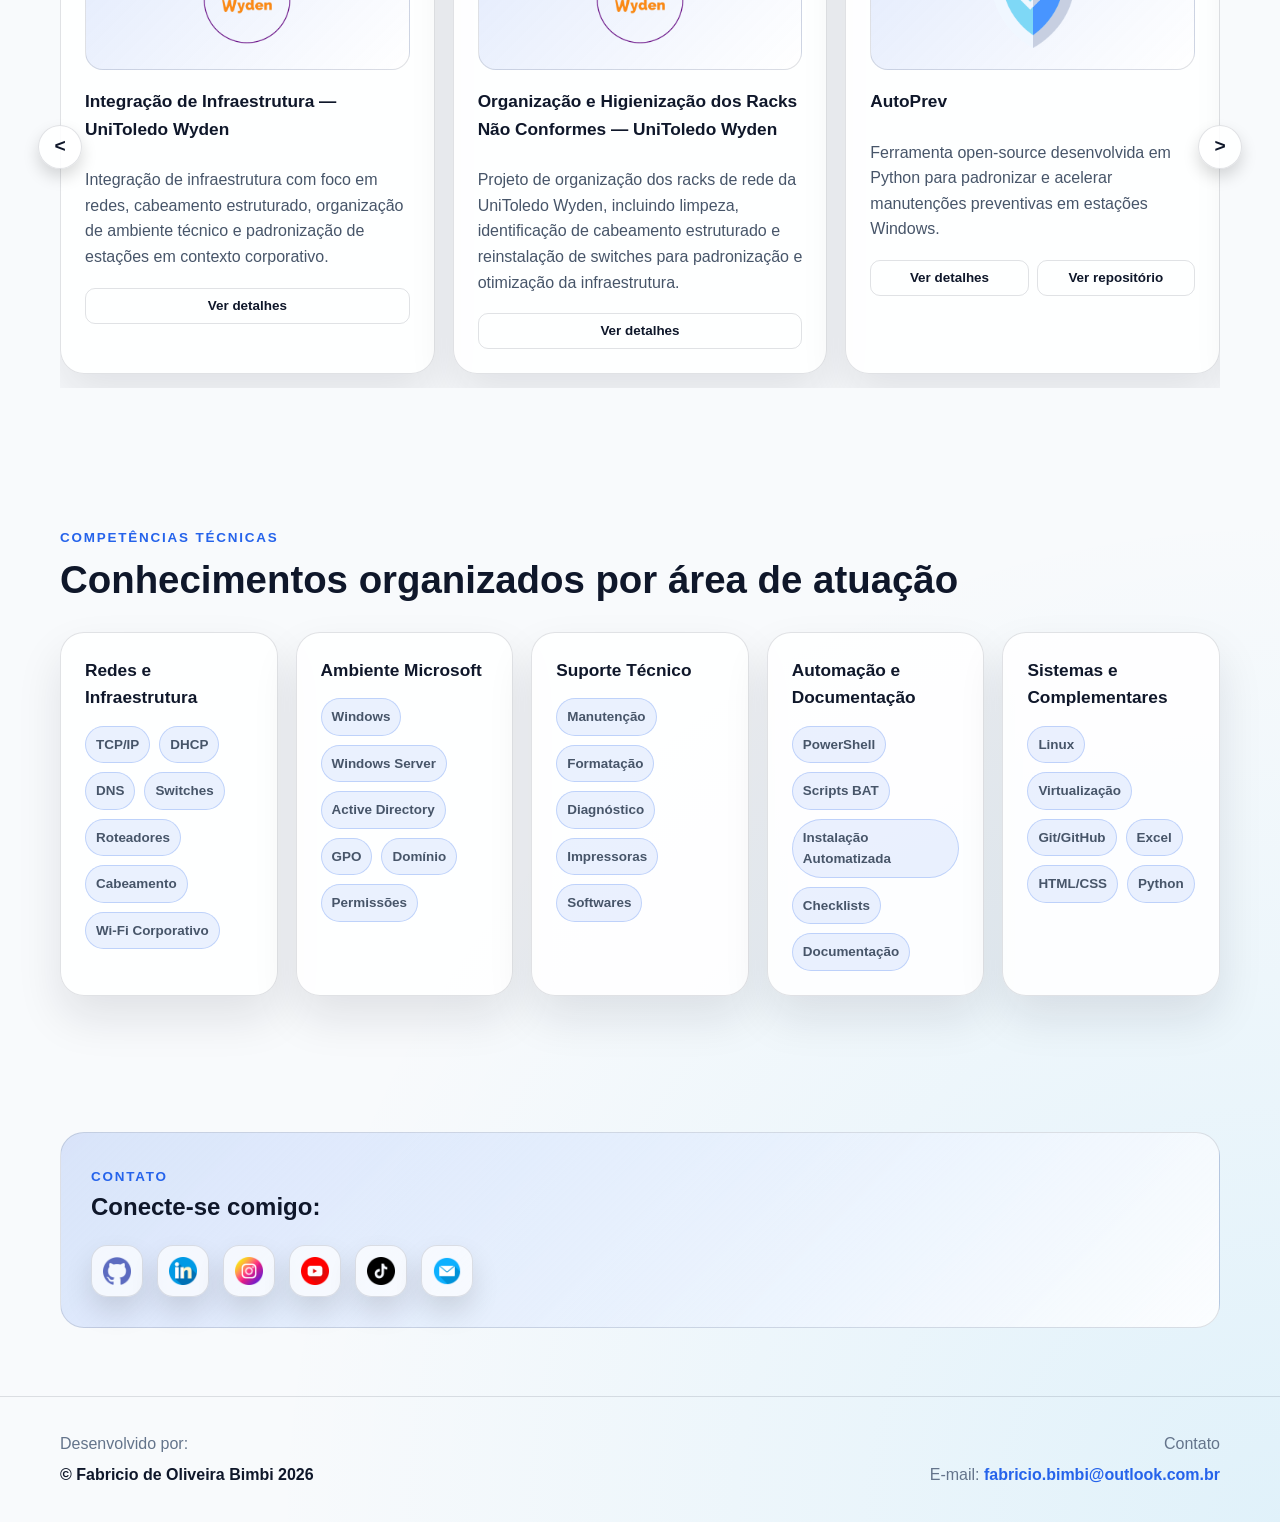
==== commit 48a674f8: "feat: mover projeto de higienizacao de racks para 2 lugar no carrossel e atualizar icone" ====
--- a/index.html
+++ b/index.html
@@ -136,7 +136,22 @@
               </div>
             </article>
 
-            <!-- 2º: AutoPrev -->
+            <!-- 2º: Organização e Higienização dos Racks Não Conformes — UniToledo Wyden -->
+            <article class="project-card">
+              <div class="project-image">
+                <img class="project-img project-img-light" src="./img/UniToledo-Claro.png" alt="Ilustração do projeto Organização e Higienização dos Racks Não Conformes UniToledo Wyden" />
+                <img class="project-img project-img-dark" src="./img/UniToledo-Escuro.png" alt="Ilustração do projeto Organização e Higienização dos Racks Não Conformes UniToledo Wyden" />
+              </div>
+              <div class="project-head">
+                <h3>Organização e Higienização dos Racks Não Conformes — UniToledo Wyden</h3>
+              </div>
+              <p>Projeto de organização dos racks de rede da UniToledo Wyden, incluindo limpeza, identificação de cabeamento estruturado e reinstalação de switches para padronização e otimização da infraestrutura.</p>
+              <div class="project-actions">
+                <a class="mini-btn primary" href="./projetos/higienizacao-racks-unitoledo/index.html">Ver detalhes</a>
+              </div>
+            </article>
+
+            <!-- 3º: AutoPrev -->
             <article class="project-card">
               <div class="project-image">
                 <img class="project-img project-img-light" src="./img/AutoPrev--tema-claro.png" alt="Ilustração do projeto AutoPrev" />
@@ -152,7 +167,7 @@
               </div>
             </article>
 
-            <!-- 3º: InvScan -->
+            <!-- 4º: InvScan -->
             <article class="project-card">
               <div class="project-image">
                 <img class="project-img project-img-light" src="./img/InvScan--tema-claro.png" alt="Ilustração do projeto InvScan" />
@@ -168,7 +183,7 @@
               </div>
             </article>
 
-            <!-- 4º: FlashConfig -->
+            <!-- 5º: FlashConfig -->
             <article class="project-card">
               <div class="project-image">
                 <img class="project-img project-img-light" src="./img/FlashConfig--tema-claro.png" alt="Ilustração do projeto FlashConfig" />
@@ -181,21 +196,6 @@
               <div class="project-actions">
                 <button class="mini-btn primary" onclick="openModal('Ferramenta Python open-source para automatizar processos de pós formatação no Windows 10/11 em ambientes corporativos.')">Ver detalhes</button>
                 <a class="mini-btn" href="https://github.com/FabraOliveira/FlashConfig" target="_blank" rel="noopener noreferrer">Ver repositório</a>
-              </div>
-            </article>
-
-            <!-- 5º: Organização e Higienização dos hacks não conformes — UniToledo Wyden -->
-            <article class="project-card">
-              <div class="project-image">
-                <img class="project-img project-img-light" src="./img/EmBreve--tema-claro.png" alt="Ilustração do projeto Organização e Higienização dos hacks não conformes UniToledo Wyden" />
-                <img class="project-img project-img-dark" src="./img/EmBreve--tema-escuro.png" alt="Ilustração do projeto Organização e Higienização dos hacks não conformes UniToledo Wyden" />
-              </div>
-              <div class="project-head">
-                <h3>Organização e Higienização dos hacks não conformes — UniToledo Wyden</h3>
-              </div>
-              <p>Projeto de organização dos racks de rede da UniToledo Wyden, incluindo limpeza, identificação de cabeamento estruturado e reinstalação de switches para padronização e otimização da infraestrutura.</p>
-              <div class="project-actions">
-                <button class="mini-btn primary" onclick="openModal('Projeto voltado à adequação e padronização dos racks de rede da UniToledo Wyden.')">Ver status</button>
               </div>
             </article>
 
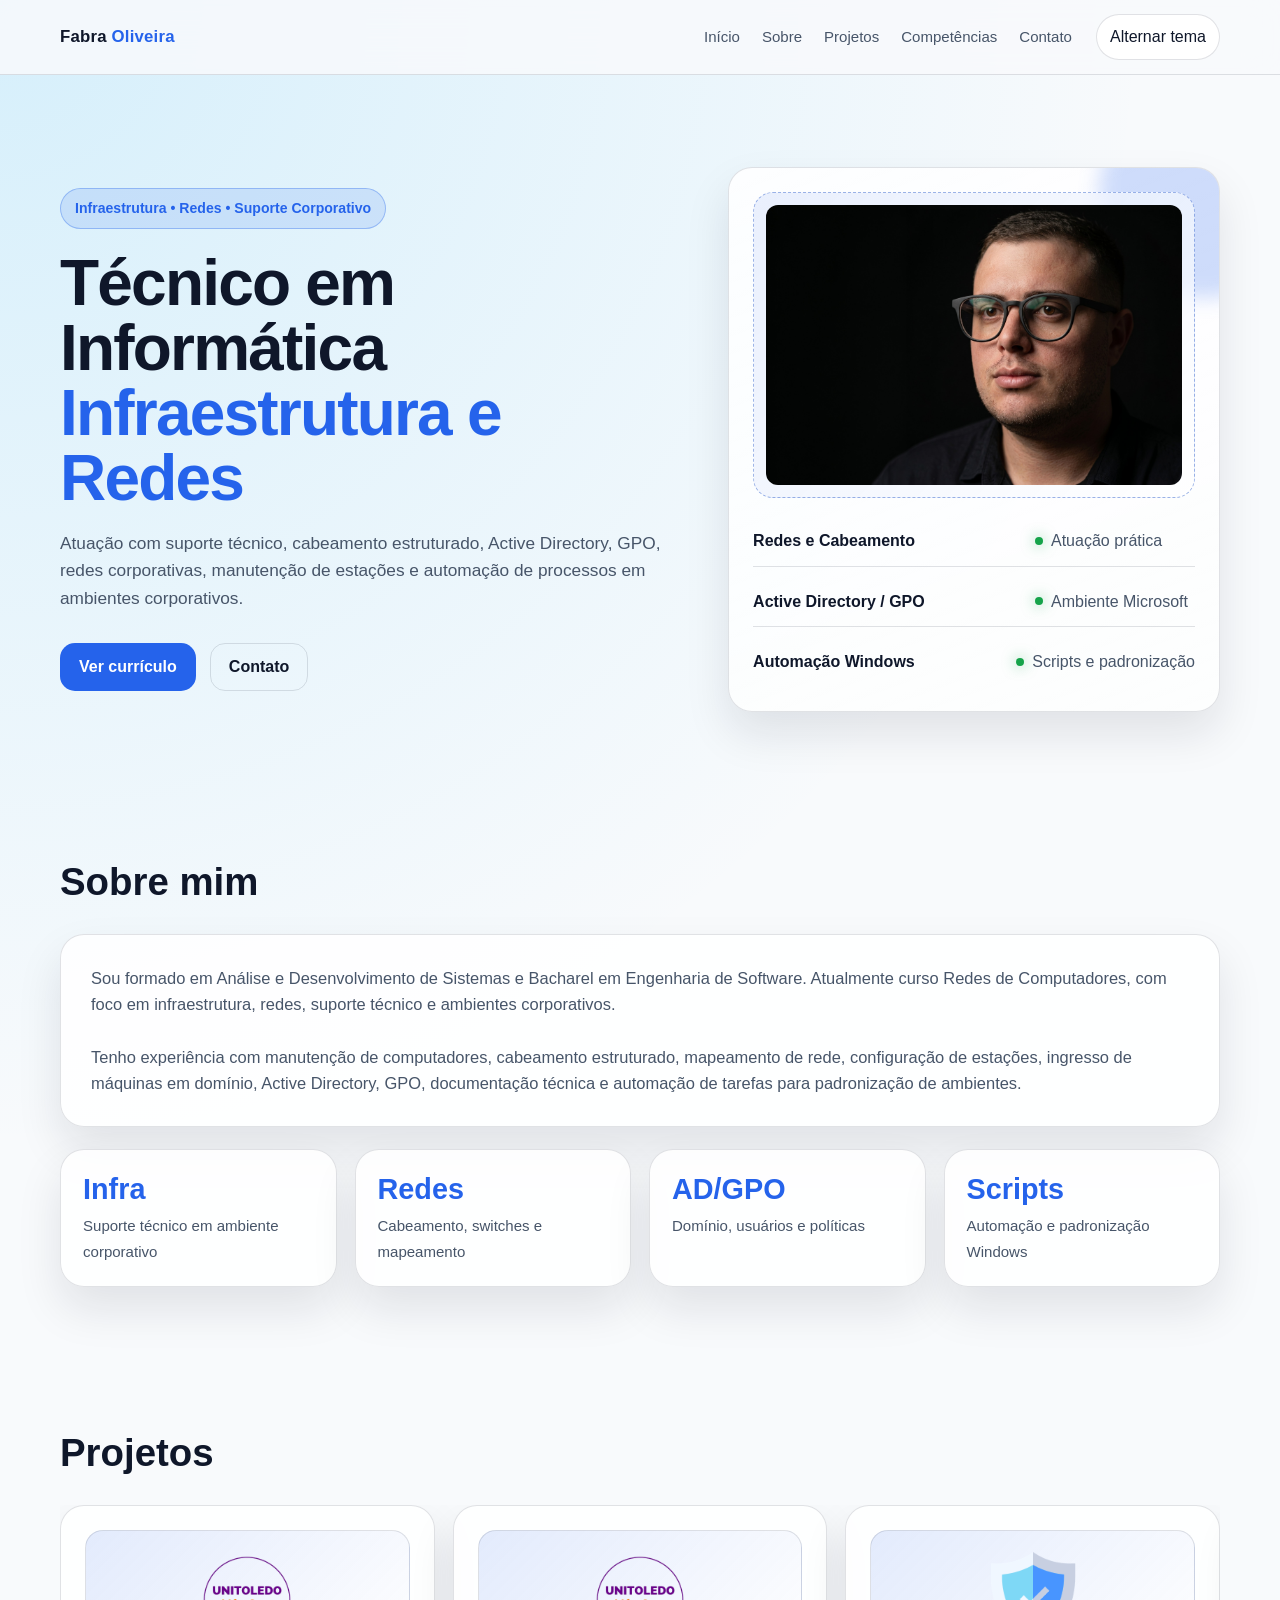
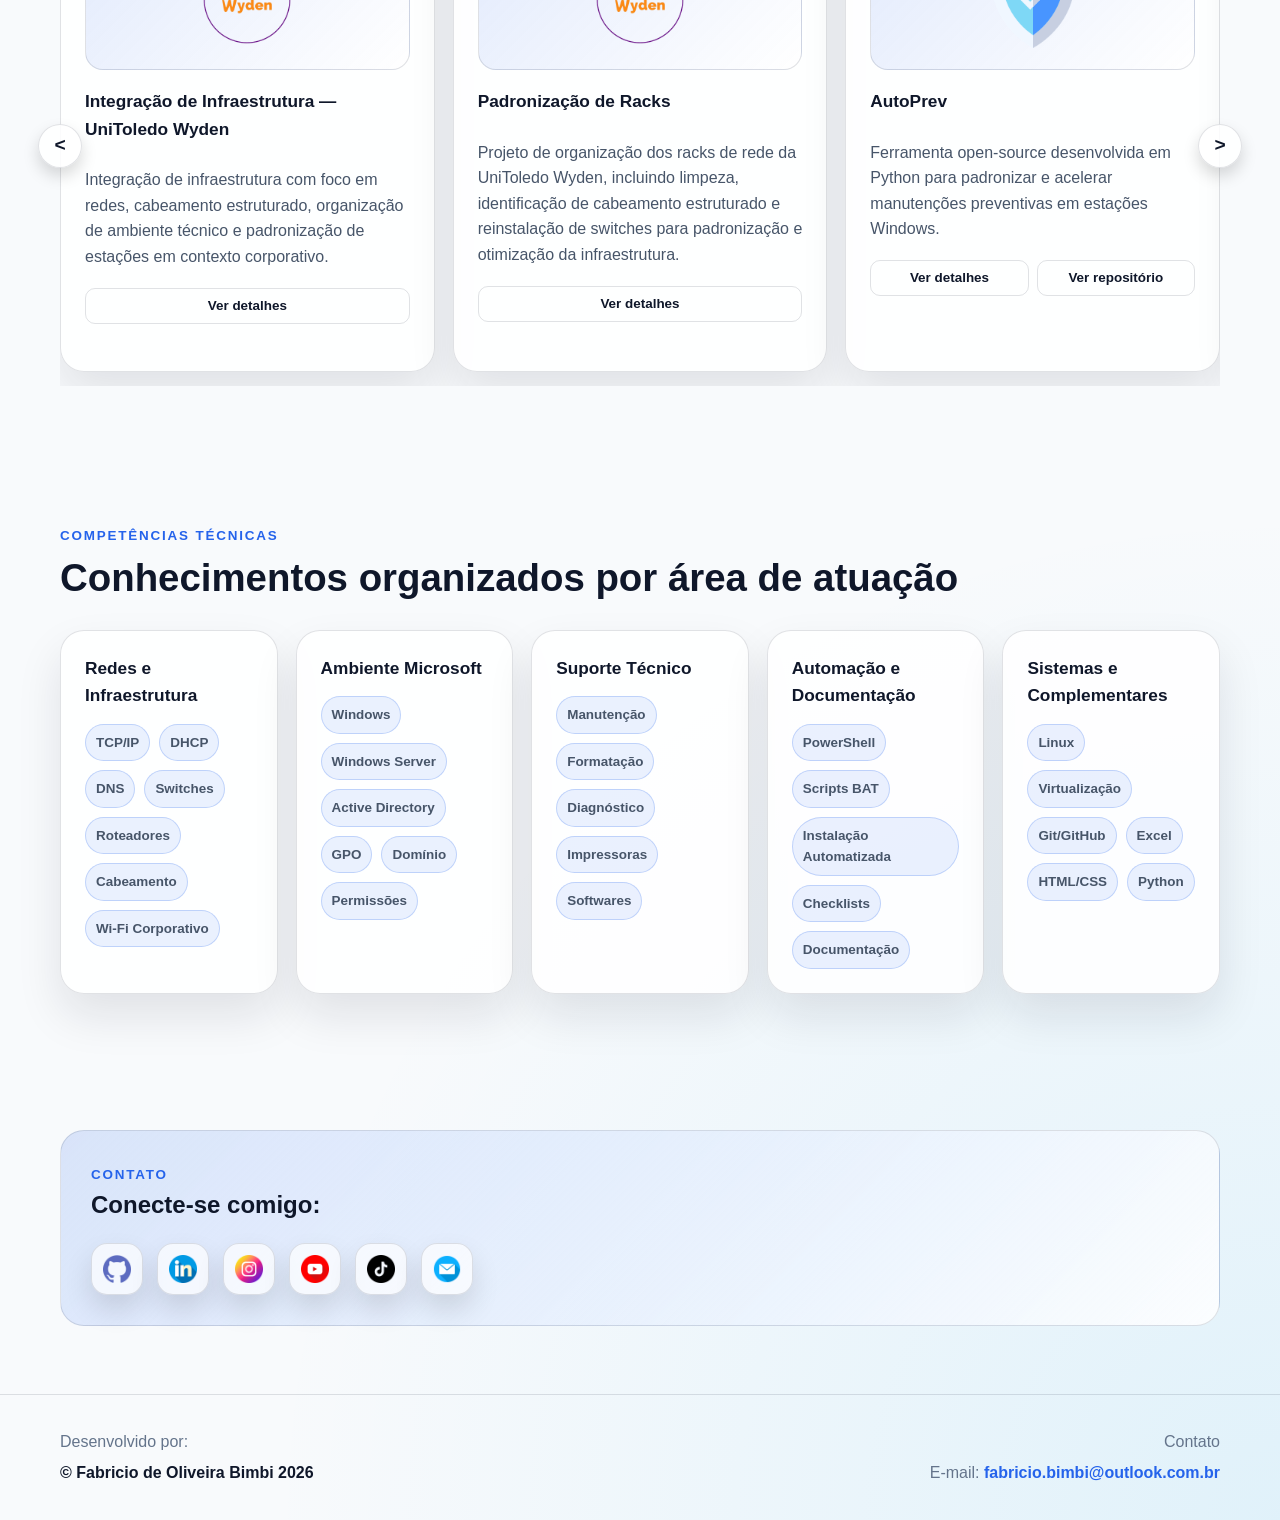
==== commit 92525057: "style: renomear titulo do card para Padronizacao de Racks" ====
--- a/index.html
+++ b/index.html
@@ -136,14 +136,14 @@
               </div>
             </article>
 
-            <!-- 2º: Organização e Higienização dos Racks Não Conformes — UniToledo Wyden -->
-            <article class="project-card">
-              <div class="project-image">
-                <img class="project-img project-img-light" src="./img/UniToledo-Claro.png" alt="Ilustração do projeto Organização e Higienização dos Racks Não Conformes UniToledo Wyden" />
-                <img class="project-img project-img-dark" src="./img/UniToledo-Escuro.png" alt="Ilustração do projeto Organização e Higienização dos Racks Não Conformes UniToledo Wyden" />
-              </div>
-              <div class="project-head">
-                <h3>Organização e Higienização dos Racks Não Conformes — UniToledo Wyden</h3>
+            <!-- 2º: Padronização de Racks -->
+            <article class="project-card">
+              <div class="project-image">
+                <img class="project-img project-img-light" src="./img/UniToledo-Claro.png" alt="Ilustração do projeto Padronização de Racks" />
+                <img class="project-img project-img-dark" src="./img/UniToledo-Escuro.png" alt="Ilustração do projeto Padronização de Racks" />
+              </div>
+              <div class="project-head">
+                <h3>Padronização de Racks</h3>
               </div>
               <p>Projeto de organização dos racks de rede da UniToledo Wyden, incluindo limpeza, identificação de cabeamento estruturado e reinstalação de switches para padronização e otimização da infraestrutura.</p>
               <div class="project-actions">
